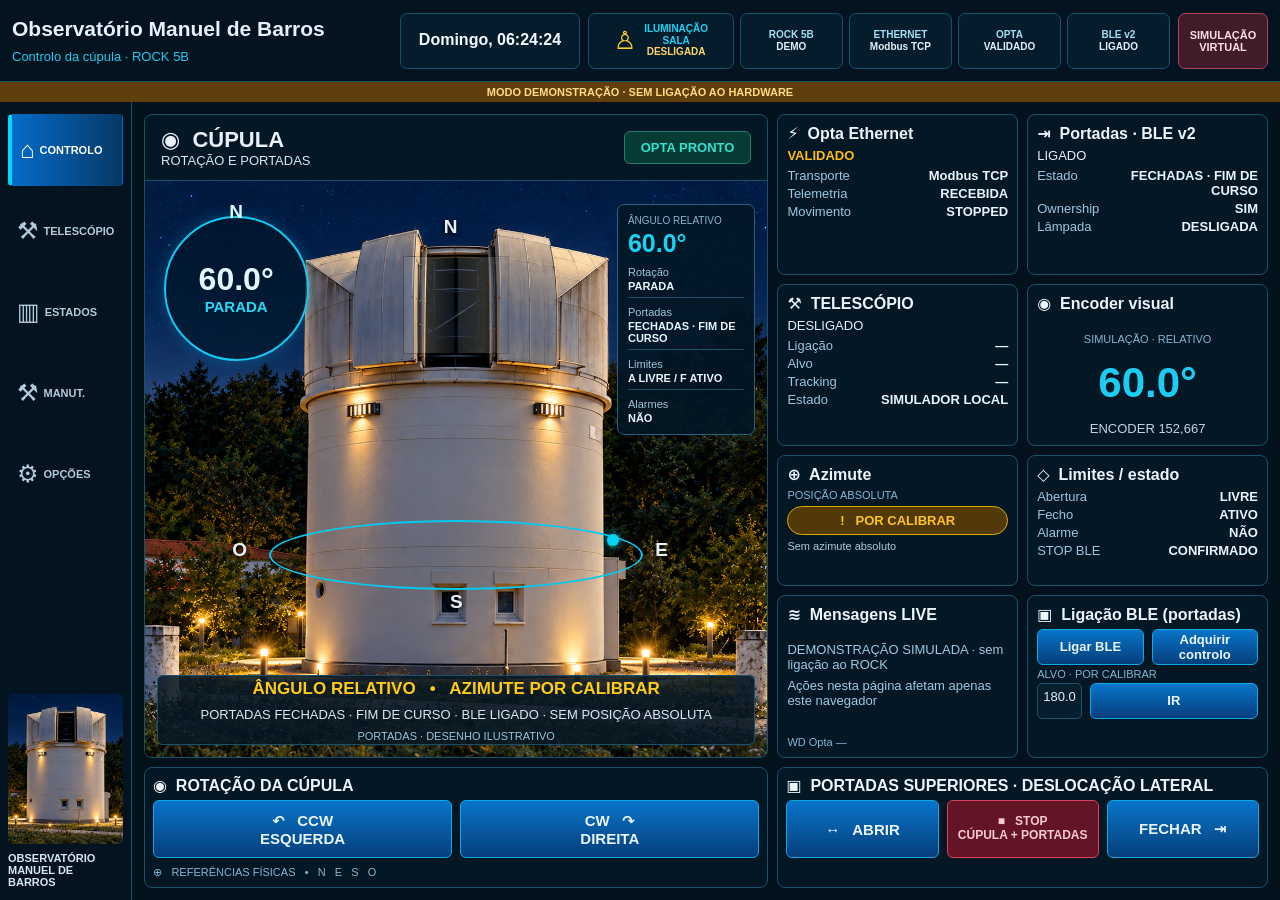
==== demo/index.html @ 77cead4b "Publica demonstração virtual da Torre" ====
<!doctype html>
<html lang="pt-PT">
<head>
  <meta charset="utf-8"><meta name="viewport" content="width=device-width,initial-scale=1">
  <meta name="theme-color" content="#03131f"><title>Torre · Demonstração virtual</title>
  <link rel="stylesheet" href="./static/app.css">
  <script src="./static/app.js" defer></script>
  <script src="./static/demo_runtime.js" defer></script>
</head>
<body>
  <header class="topbar">
    <div class="brand"><strong>Observatório Manuel de Barros</strong><small>Controlo da cúpula · ROCK 5B</small></div>
    <div class="clock badge" id="clock">—</div>
    <div class="top-status">
      <div class="badge room" id="room-badge" role="button" tabindex="0" aria-label="Alternar iluminação simulada"><span class="symbol">♙</span><span>ILUMINAÇÃO<br>SALA <em id="lamp-top">SEM DADOS</em></span></div>
      <div class="badge">ROCK 5B<br><b id="rock-top">OFFLINE</b></div>
      <div class="badge">ETHERNET<br><b>Modbus TCP</b></div>
      <div class="badge">OPTA<br><b id="opta-top">OFFLINE</b></div>
      <div class="badge">BLE v2<br><b id="ble-top">OFFLINE</b></div>
    </div>
    <div class="view-only">SIMULAÇÃO<br>VIRTUAL</div>
  </header>
  <div id="source-banner" class="source-banner">SIMULADO · SEM LIGAÇÃO AO ROCK OU AO HARDWARE</div>
  <div class="shell">
    <nav class="sidebar" aria-label="Navegação">
      <button class="nav active" data-page="controlo"><span>⌂</span>CONTROLO</button>
      <button class="nav" data-page="telescopio"><span>⚒</span>TELESCÓPIO</button>
      <button class="nav" data-page="estados"><span>▥</span>ESTADOS</button>
      <button class="nav" data-page="manut"><span>⚒</span>MANUT.</button>
      <button class="nav" data-page="opcoes"><span>⚙</span>OPÇÕES</button>
      <div class="sidebar-art"><img src="./static/images/dome.png" alt="Observatório"><small>OBSERVATÓRIO<br>MANUEL DE BARROS</small></div>
    </nav>
    <main id="main">
      <section class="page active" id="page-controlo">
        <div class="control-grid">
          <section class="card dome-hero">
            <div class="hero-heading"><div><h1>◉ &nbsp;CÚPULA</h1><small>ROTAÇÃO E PORTADAS</small></div><div class="status-pill" id="dome-state">SEM DADOS</div></div>
            <div class="dome-scene">
              <img src="./static/images/dome.png" alt="Cúpula do observatório">
              <div class="dial"><span>N</span><strong id="dial-az">—</strong><b id="dial-direction">SEM DADOS</b></div>
              <div class="compass-n">N</div><div class="compass-w">O</div><div class="compass-e">E</div><div class="compass-s">S</div>
              <div class="az-ring" id="az-ring"><i></i></div>
              <div class="shutter-overlay" id="shutter-overlay"><i></i><i></i></div>
              <aside class="scene-telemetry" aria-label="Leitura visual da cúpula">
                <small>ÂNGULO RELATIVO</small><strong id="hero-relative">—</strong>
                <dl><dt>Rotação</dt><dd id="hero-rotation">SEM DADOS</dd><dt>Portadas</dt><dd id="hero-shutters">SEM DADOS</dd><dt>Limites</dt><dd id="hero-limits">—</dd><dt>Alarmes</dt><dd id="hero-alarm">—</dd></dl>
              </aside>
              <div class="scene-readout"><strong>ÂNGULO RELATIVO &nbsp; • &nbsp; AZIMUTE POR CALIBRAR</strong><span id="scene-caption">SEM POSIÇÃO ABSOLUTA · SEM DADOS</span><small>PORTADAS · DESENHO ILUSTRATIVO</small></div>
            </div>
          </section>
          <div class="control-side">
            <section class="card"><h2>⚡ &nbsp;Opta Ethernet</h2><div class="accent" id="opta-state">OFFLINE</div><dl><dt>Transporte</dt><dd>Modbus TCP</dd><dt>Telemetria</dt><dd id="opta-telemetry">SEM DADOS</dd><dt>Movimento</dt><dd id="opta-motion">—</dd></dl></section>
            <section class="card"><h2>⇥ &nbsp;Portadas · BLE v2</h2><div id="ble-state">OFFLINE</div><dl><dt>Estado</dt><dd id="shutter-state">SEM DADOS</dd><dt>Ownership</dt><dd id="ble-owner">—</dd><dt>Lâmpada</dt><dd id="lamp-state">SEM DADOS</dd></dl></section>
            <section class="card"><h2>⚒ &nbsp;TELESCÓPIO</h2><div id="telescope-state">DESLIGADO</div><dl><dt>Ligação</dt><dd id="telescope-protocol">—</dd><dt>Alvo</dt><dd>—</dd><dt>Tracking</dt><dd id="telescope-tracking">—</dd><dt>Estado</dt><dd id="telescope-backend">SEM BACKEND</dd></dl></section>
            <section class="card metric-card"><h2>◉ &nbsp;Encoder visual</h2><small id="encoder-type">SEM TELEMETRIA · RELATIVO</small><strong id="encoder-az">—</strong><span id="encoder-count">ENCODER —</span></section>
            <section class="card"><h2>⊕ &nbsp;Azimute</h2><small>POSIÇÃO ABSOLUTA</small><div class="warning">! &nbsp; POR CALIBRAR</div><p>Sem azimute absoluto</p></section>
            <section class="card"><h2>◇ &nbsp;Limites / estado</h2><dl><dt>Abertura</dt><dd id="limit-open">—</dd><dt>Fecho</dt><dd id="limit-closed">—</dd><dt>Alarme</dt><dd id="ble-alarm">—</dd><dt>STOP BLE</dt><dd id="ble-stop">SEM DADOS</dd></dl></section>
            <section class="card messages"><h2>≋ &nbsp;Mensagens LIVE</h2><ul id="live-messages"><li>À espera de estado publicado</li></ul><small id="opta-watchdog">WD Opta —</small></section>
            <section class="card"><h2>▣ &nbsp;Ligação BLE (portadas)</h2><div class="disabled-actions"><button data-demo-action>Ligar BLE</button><button data-demo-action>Adquirir controlo</button></div><small>ALVO · POR CALIBRAR</small><div class="disabled-actions"><span class="input-faux">180.0</span><button data-demo-action>IR</button></div></section>
          </div>
          <section class="card rotation-actions"><h2>◉ &nbsp;ROTAÇÃO DA CÚPULA</h2><div><button data-demo-action>↶ &nbsp; CCW<br>ESQUERDA</button><button data-demo-action>CW &nbsp; ↷<br>DIREITA</button></div><small>⊕ &nbsp; REFERÊNCIAS FÍSICAS &nbsp; • &nbsp; N &nbsp; E &nbsp; S &nbsp; O</small></section>
          <section class="card shutter-actions"><h2>▣ &nbsp;PORTADAS SUPERIORES · DESLOCAÇÃO LATERAL</h2><div><button data-demo-action>↔ &nbsp; ABRIR</button><button data-demo-action class="stop">■ &nbsp; STOP<br>CÚPULA + PORTADAS</button><button data-demo-action>FECHAR &nbsp; ⇥</button></div></section>
        </div>
      </section>
      <section class="page" id="page-telescopio"><div id="telescope-content"></div></section>
      <section class="page" id="page-estados"><div class="page-title"><h1>ESTADOS</h1><small>Demonstração virtual de telemetria</small></div><div class="simple-grid"><article class="card"><h2>Opta</h2><p id="states-opta">SEM DADOS</p></article><article class="card"><h2>BLE v2</h2><p id="states-ble">SEM DADOS</p></article><article class="card"><h2>Telescópio</h2><p id="states-telescope">SEM BACKEND</p></article><article class="card"><h2>Azimute</h2><p>Posição absoluta por calibrar</p></article></div></section>
      <section class="page" id="page-manut"><div class="page-title"><h1>MANUT.</h1><small>Demonstração virtual</small></div><article class="card simple-card"><h2>Manutenção</h2><p>Funções de manutenção indisponíveis na interface pública.</p></article></section>
      <section class="page" id="page-opcoes"><div class="page-title"><h1>OPÇÕES</h1><small>Demonstração virtual</small></div><article class="card simple-card"><h2>Configuração</h2><p>As opções do ROCK não estão disponíveis nesta interface.</p></article></section>
    </main>
  </div>
</body>
</html>
---- demo/static/app.css ----
:root{font-family:Arial,"DejaVu Sans",sans-serif;color:#e8f1fa;background:#03111c;font-size:13px}*{box-sizing:border-box}body{margin:0;min-width:320px}button,input{font:inherit}button{cursor:pointer}button:disabled{cursor:not-allowed;opacity:.72}h1,h2,h3,p{margin:0}h1{font-size:22px}h2{font-size:16px}h3{font-size:14px}small{color:#86b6d4;font-size:11px}p{line-height:1.5}.topbar{height:82px;display:flex;align-items:center;gap:8px;padding:8px 12px;background:#03131f;border-bottom:1px solid #14516b}.brand{min-width:290px;flex:1;display:flex;flex-direction:column;gap:8px}.brand strong{font-size:25px;white-space:nowrap}.brand small{font-size:13px;color:#22c9ec}.badge{height:56px;min-width:78px;padding:8px 10px;display:flex;align-items:center;justify-content:center;text-align:center;border:1px solid #15516c;border-radius:7px;background:#051c2c;color:#a6dff3;font-weight:700;font-size:11px;line-height:1.15}.badge b{color:#e4f0f7}.clock{min-width:190px;font-size:16px;color:#f5fbff}.top-status{display:flex;gap:6px}.room{min-width:138px;gap:8px;color:#21d3f3}.room .symbol{font-size:25px;color:#ffcc32}.room em{display:block;font-size:10px;color:#fbd568;font-style:normal}.room.on{background:#0b4438;border-color:#22c994}.view-only{height:56px;min-width:104px;display:grid;place-items:center;text-align:center;border:1px solid #a4465b;background:#421b2a;border-radius:7px;color:#ffdce3;font-weight:800;font-size:11px}.source-banner{display:none;text-align:center;background:#603e0d;color:#ffdc82;padding:4px 8px;font-weight:700;font-size:11px}.source-banner.visible{display:block}.shell{display:flex;min-height:calc(100vh - 82px)}.sidebar{width:132px;flex:0 0 132px;background:#03131f;border-right:1px solid #14516b;padding:12px 8px;display:flex;flex-direction:column;gap:9px}.nav{height:72px;border:1px solid transparent;border-radius:4px;background:transparent;color:#b6cbda;font-weight:800;font-size:11px;text-align:left;padding:8px;display:flex;align-items:center;gap:5px}.nav span{font-size:24px;font-weight:400}.nav:hover,.nav:focus-visible{background:#07304b;outline:1px solid #1589bd}.nav.active{background:linear-gradient(90deg,#056bc9,#063965);border-left:4px solid #04d8f5;color:white}.sidebar-art{margin-top:auto;display:flex;flex-direction:column;gap:8px}.sidebar-art img{width:100%;height:150px;object-fit:cover;object-position:center;border-radius:5px}.sidebar-art small{color:#d9e6f2;font-weight:700}main{flex:1;min-width:0;padding:12px;background:#03111c}.page{display:none}.page.active{display:block}.card{background:#041725;border:1px solid #18516c;border-radius:8px;padding:12px;min-width:0}.card h2{color:#ecf5fa;margin-bottom:8px}.card small{display:block}.card dl,.detail-list{display:grid;grid-template-columns:1fr auto;column-gap:10px;row-gap:8px;margin:12px 0 0}.card dt,.detail-list dt{color:#9dc6df}.card dd,.detail-list dd{margin:0;text-align:right;color:#eaf5fb;font-weight:700}.accent{color:#ffbb16;font-weight:800}.warning{background:#513909;border:1px solid #dcab00;border-radius:24px;color:#ffc423;text-align:center;padding:8px;margin:9px 0;font-weight:800}.card p{color:#afc9de}.control-grid{display:grid;grid-template-columns:minmax(0,56fr) minmax(0,44fr);grid-template-rows:minmax(0,1fr) auto;gap:9px;min-height:calc(100vh - 106px)}.dome-hero{padding:0;overflow:hidden;display:flex;flex-direction:column}.hero-heading{display:flex;align-items:center;justify-content:space-between;padding:12px 16px;border-bottom:1px solid #14516b}.hero-heading small{font-size:13px;color:#d9e7f0}.status-pill{border:1px solid #287a72;background:#063b36;border-radius:6px;padding:8px 16px;font-weight:800;color:#34e2d1}.dome-scene{position:relative;flex:1;min-height:430px;overflow:hidden}.dome-scene>img{width:100%;height:100%;object-fit:cover;object-position:center}.dial{position:absolute;left:3%;top:6%;width:145px;height:145px;border:2px solid #14c9f2;border-radius:50%;background:#001526a8;display:flex;flex-direction:column;align-items:center;justify-content:center;color:#dff7ff;box-shadow:0 0 15px #05a7da50}.dial span{position:absolute;top:-17px;font-size:19px;font-weight:800}.dial strong{font-size:32px}.dial b{color:#27d8f6;font-size:15px}.compass-n,.compass-w,.compass-e,.compass-s{position:absolute;font-size:19px;font-weight:800;text-shadow:0 2px 5px black}.compass-n{top:6%;left:48%}.compass-w{bottom:34%;left:14%}.compass-e{bottom:34%;right:16%}.compass-s{bottom:25%;left:49%}.az-ring{position:absolute;left:20%;right:20%;bottom:29%;height:70px;border:2px solid #07c9f0;border-radius:50%;transform:rotate(0deg);transition:transform .8s ease}.az-ring i{display:block;width:12px;height:12px;border-radius:50%;background:#02d5f4;position:absolute;top:18px;right:-5px;box-shadow:0 0 9px #04c8e9}.shutter-overlay{position:absolute;left:37%;top:13%;width:26%;height:17%;display:flex;justify-content:center;gap:2px;pointer-events:none;opacity:.2}.shutter-overlay i{width:32%;background:linear-gradient(90deg,#94a1af,#ece9dd,#42556b);border:1px solid #071523;transition:transform .5s ease}.shutter-overlay.open i:first-child{transform:translateX(-23px)}.shutter-overlay.open i:last-child{transform:translateX(23px)}.scene-readout{position:absolute;bottom:2%;left:2%;right:2%;background:#041725dc;border:1px solid #16506c;border-radius:6px;min-height:70px;display:flex;flex-direction:column;align-items:center;justify-content:center;gap:8px;text-align:center}.scene-readout strong{color:#ffcb18;font-size:17px}.scene-readout span{color:#dce9f4}.control-side{display:grid;grid-template-columns:1fr 1fr;grid-template-rows:repeat(4,minmax(0,1fr));gap:9px}.control-side .card{overflow:hidden}.metric-card{text-align:center;display:flex;flex-direction:column;justify-content:space-between}.metric-card h2{text-align:left}.metric-card strong{color:#1dccf2;font-size:42px}.metric-card span{color:#c1d5e6}.messages ul{list-style:none;margin:7px 0 0;padding:0;max-height:100px;overflow:auto;color:#9fc8e1}.messages li{margin:6px 0}.disabled-actions,.rotation-actions>div,.shutter-actions>div{display:flex;gap:8px;margin:9px 0}.disabled-actions button,.rotation-actions button,.shutter-actions button,.telescope button.action{background:linear-gradient(#0875c9,#063e7b);border:1px solid #0da9e4;color:#e8f5fc;border-radius:6px;padding:9px;min-width:0;font-weight:800}.disabled-actions button{flex:1}.input-faux{background:#061e2e;border:1px solid #1d526b;padding:8px;border-radius:5px}.rotation-actions button,.shutter-actions button{flex:1;min-height:62px;font-size:15px}.shutter-actions .stop,.telescope .stop{background:#651426;border-color:#da4260;color:#f5cbd3}.rotation-actions small{padding-top:3px}.page-title{display:flex;align-items:end;gap:10px;margin-bottom:10px}.page-title small{font-size:12px}.simple-grid{display:grid;grid-template-columns:repeat(2,minmax(0,1fr));gap:10px}.simple-card{max-width:550px}.telescope{min-height:calc(100vh - 106px)}.tel-heading{display:flex;align-items:center;gap:8px;margin-bottom:10px}.tel-heading button{width:132px;flex:none;background:#062b45;border:1px solid #14516b;border-radius:6px;color:#a6d8ee;font-weight:800;height:36px}.tel-heading h1{font-size:21px}.tel-heading small{display:block}.tel-base{display:grid;grid-template-columns:1fr 1.12fr;gap:10px;height:calc(100vh - 170px);min-height:530px}.tel-base .overview{grid-row:span 2;display:flex;flex-direction:column}.overview img{width:100%;flex:1;min-height:0;object-fit:cover;margin:8px 0;border-radius:5px}.overview .inset{padding:10px;border:1px solid #1d526b;border-radius:6px;background:#061e2e}.overview .inset strong{color:#ffda73}.tel-entries{display:grid;grid-template-columns:1fr 1fr;grid-template-rows:1fr 1fr;gap:10px}.tel-entry{display:flex;flex-direction:column;justify-content:space-between}.tel-entry h2{font-size:21px;margin-top:8px}.tel-entry small{font-size:12px}.tel-entry button{width:100%;height:48px}.tel-grid{display:grid;gap:8px;height:calc(100vh - 170px);min-height:530px}.tel-grid.connection{grid-template-columns:1.3fr .85fr 1.28fr;grid-template-rows:1.45fr 40px 1fr .68fr}.tel-grid.connection .actions{grid-column:1/4;display:grid;grid-template-columns:repeat(3,1fr);gap:8px}.tel-grid.connection .actions button{height:40px}.tel-grid.connection .lower-four{grid-column:1/4;display:grid;grid-template-columns:repeat(4,1fr);gap:8px}.tel-grid.connection .bottom-two{grid-column:1/4;display:grid;grid-template-columns:1fr 1.1fr;gap:8px}.telescope .card{padding:11px;overflow:hidden}.telescope h2{font-size:16px}.telescope .card dl{margin-top:8px;row-gap:6px}.tel-photo{width:100%;height:50%;object-fit:cover;border-radius:4px;margin-top:8px}.tel-status{border:1px solid #76692e;border-radius:5px;background:#182931;color:#ffce59;font-weight:800;padding:7px;margin:8px 0}.fake-selectors{display:flex;gap:6px;margin:7px 0}.fake-selectors span{flex:1;border:1px solid #18425b;background:#061e2e;border-radius:5px;text-align:center;color:#6f9abb;padding:8px}.readonly-field{padding:8px;border:1px solid #18516c;border-radius:5px;color:#8fb7d1;background:#061e2e}.tel-grid.objects{grid-template-columns:19% 47% 34%}.categories{display:flex;flex-direction:column;gap:6px}.categories button{background:#061e2e;border:1px solid #18516c;border-radius:5px;color:#b7d4e5;text-align:left;padding:10px;font-weight:700}.categories button.active{background:#0759a0;border-left:4px solid #04d8f5;color:#fff}.catalogue{display:flex;flex-direction:column;min-height:0}.search{width:100%;padding:9px;background:#061e2e;border:1px solid #1a5875;border-radius:5px;color:#e7f2fa;margin-bottom:7px}.catalogue-table{overflow:auto;flex:1;border:1px solid #17506a}.catalogue table{width:100%;border-collapse:collapse;font-size:11px}.catalogue th{position:sticky;top:0;background:#06304b;color:#8dc8e8;padding:7px;text-align:left}.catalogue td{padding:5px;border-top:1px solid #15445a}.catalogue tr:nth-child(even){background:#062235}.catalogue tr.selected{background:#0759a0}.catalogue tr{cursor:pointer}.catalogue td img{height:32px;width:36px;object-fit:cover;vertical-align:middle;margin-right:4px}.catalogue .blocked{color:#ffc744}.object-detail{display:flex;flex-direction:column;gap:8px}.object-detail>img{width:100%;height:28%;object-fit:cover;border-radius:5px}.inset{background:#061e2e;border:1px solid #1d526b;border-radius:6px;padding:8px}.object-detail .inset{font-size:12px}.object-detail .action{min-height:42px}.object-detail .muted-action{background:#071d2b;border-color:#234f65;color:#789caf}.tel-grid.calibration{grid-template-columns:42% 35% 23%;grid-template-rows:1.45fr .85fr}.steps{display:flex;flex-direction:column;gap:7px}.step{border:1px solid #1a4c64;border-radius:6px;padding:8px;background:#061e2e;display:flex;align-items:center;gap:9px}.step:first-of-type{border-color:#0caee7;border-left:4px solid #13d5f4;background:#07304b}.step b{display:grid;place-items:center;width:31px;height:31px;background:#0759a0;border-radius:50%;flex:none}.step strong{display:block;font-size:14px}.step small{display:block}.step em{margin-left:auto;color:#ffcf47;font-style:normal;font-size:10px}.progress{height:16px;border:1px solid #24617b;border-radius:5px;background:#07263a;margin:8px 0}.sky-map{height:55%;position:relative;background:radial-gradient(circle at 50% 50%,#0c3e67,#061e35 60%,#041522);overflow:hidden;border-radius:5px}.sky-map:before{content:"";position:absolute;left:20%;right:20%;top:15%;bottom:15%;border:1px solid #22779e;border-radius:50%;box-shadow:0 0 0 24px #0a477126,0 0 0 48px #0a477118}.sky-map:after{content:"✦   ·     ·      ✦       ·    ✦      ·   ✦    ·       ✦      ·     ✦   ·     ✦";position:absolute;inset:10%;color:#d8eefe;line-height:2.8;letter-spacing:18px;opacity:.8}.sky-map .cross{position:absolute;top:46%;left:47%;color:#1ad4f5;font-size:28px;z-index:1}.right-stack{display:grid;grid-template-rows:repeat(4,1fr);gap:8px;min-height:0}.right-stack .card{padding:8px}.right-stack .card h2{margin-bottom:4px}.right-stack button{width:100%;padding:5px!important}.tel-grid.calibration .notes{grid-column:1}.tel-grid.calibration .main-actions{grid-column:2}.tel-grid.calibration .references{grid-column:3}.main-actions button{width:100%;margin-top:7px}.tel-grid.session{grid-template-columns:39% 34% 27%;grid-template-rows:1.5fr .65fr}.target-list{display:flex;flex-direction:column;gap:6px}.target-row{border:1px solid #18516c;background:#061e2e;border-radius:5px;padding:6px;display:flex;align-items:center;gap:8px;cursor:pointer}.target-row.selected{border-color:#0caee7;background:#07304b}.target-row img{width:42px;height:36px;object-fit:cover}.target-row strong{display:block}.target-row small{display:block}.target-row em{margin-left:auto;color:#19d3f5;font-style:normal}.target-focus img{width:100%;height:52%;object-fit:cover;margin:8px 0}.target-focus h2{font-size:21px}.target-focus p{font-size:12px}.session-right{display:grid;grid-template-rows:1fr .9fr;gap:8px;min-height:0}.session-right .sky-map{height:68%}.session-notes{grid-column:1}.session-actions{grid-column:2/4}.session-actions .action-row{display:grid;grid-template-columns:repeat(3,1fr);gap:6px}.session-actions .action-row.five{grid-template-columns:repeat(5,1fr)}.session-actions button{width:100%;padding:8px 4px!important}.session-actions .stop{margin-top:7px}.note-box{margin-top:8px;border:1px solid #1d526b;border-radius:6px;background:#061e2e;color:#9ac3de;padding:10px;min-height:62px}.yellow{color:#ffcc3d!important}.cyan{color:#21c9f2!important}
@media(max-width:1100px){.brand{min-width:220px}.brand strong{font-size:19px}.topbar{flex-wrap:wrap;height:auto}.clock{min-width:150px}.top-status{order:3;width:100%;justify-content:flex-end}.view-only{order:2}.shell{min-height:calc(100vh - 132px)}.control-grid,.tel-base,.tel-grid{height:auto;min-height:0}.control-grid{grid-template-columns:1fr}.dome-scene{height:480px}.control-side{min-height:500px}.rotation-actions,.shutter-actions{grid-column:1}.tel-grid.connection{grid-template-columns:repeat(2,1fr);grid-template-rows:auto}.tel-grid.connection .actions,.tel-grid.connection .lower-four,.tel-grid.connection .bottom-two{grid-column:1/3}.tel-grid.objects{grid-template-columns:25% 75%}.object-detail{grid-column:1/3;display:grid;grid-template-columns:1fr 1fr}.object-detail>img{height:180px}.tel-grid.calibration,.tel-grid.session{grid-template-columns:1fr 1fr;grid-template-rows:auto}.right-stack,.session-right{grid-column:1/3;grid-template-columns:repeat(2,1fr);grid-template-rows:auto}.tel-grid.calibration .notes,.tel-grid.calibration .main-actions,.tel-grid.calibration .references,.session-notes,.session-actions{grid-column:auto}}
@media(max-width:700px){.topbar{gap:6px}.brand{width:100%;flex:none}.brand strong{font-size:18px}.clock{flex:1}.top-status{order:4;overflow:auto;justify-content:flex-start}.top-status .badge{flex:none}.view-only{order:3;height:42px;min-width:80px}.shell{display:block}.sidebar{width:100%;height:65px;padding:5px;flex-direction:row;position:sticky;top:0;z-index:20;overflow:auto}.nav{flex:1;min-width:68px;height:54px;display:flex;flex-direction:column;justify-content:center;text-align:center;font-size:9px;padding:2px;gap:0}.nav span{font-size:19px}.sidebar-art{display:none}main{padding:8px}.control-side{grid-template-columns:1fr;grid-template-rows:auto;min-height:0}.dome-scene{height:390px;min-height:390px}.dial{width:90px;height:90px}.dial strong{font-size:22px}.dial b{font-size:11px}.scene-readout strong{font-size:12px}.tel-base,.tel-entries,.tel-grid.objects,.tel-grid.calibration,.tel-grid.session,.tel-grid.connection,.simple-grid{display:flex;flex-direction:column;height:auto}.tel-base .overview{min-height:320px}.overview img{max-height:280px}.tel-entry{min-height:145px}.tel-grid.connection .actions,.tel-grid.connection .lower-four,.tel-grid.connection .bottom-two,.right-stack,.session-right,.object-detail{display:flex;flex-direction:column}.tel-grid.connection .lower-four>.card,.tel-grid.connection .bottom-two>.card{min-height:145px}.tel-grid.objects .categories{display:grid;grid-template-columns:repeat(2,1fr)}.catalogue-table{max-height:430px}.object-detail>img,.target-focus img{height:220px}.tel-grid.calibration>.card,.tel-grid.session>.card{min-height:280px}.session-actions .action-row{grid-template-columns:1fr 1fr}.session-actions .action-row.five{grid-template-columns:repeat(2,1fr)}.shutter-actions button,.rotation-actions button{font-size:11px}.card h2{font-size:14px}}
/* Exact LCD viewport: images paint inside a measured card instead of sizing it. */
@media(min-width:1101px){
  .brand{flex:none;width:380px;min-width:380px}.brand strong{font-size:21px}
  .clock{flex:none;width:180px;min-width:180px}
  .top-status{flex:1;min-width:0}.top-status .badge{min-width:0;flex:1;padding:6px 3px;font-size:10px}
  .top-status .room{flex:1.45}.view-only{min-width:90px;width:90px}
  .control-grid{height:calc(100vh - 126px);min-height:620px}
  .control-side .card{padding:9px}.control-side .card h2{margin-bottom:5px}
  .control-side .card dl{row-gap:3px;margin-top:5px}
  .rotation-actions,.shutter-actions{padding:8px}
  .rotation-actions h2,.shutter-actions h2{margin-bottom:3px}
  .rotation-actions>div,.shutter-actions>div{margin:5px 0}
  .rotation-actions button,.shutter-actions button{min-height:58px;height:58px}
}
.badge{flex-direction:column}.badge.room{flex-direction:row}
.dome-scene{min-height:0}.dome-scene>img{position:absolute;inset:0;width:100%;height:100%}
@media(min-width:1101px){
  .control-side{grid-template-rows:minmax(0,1.23fr) minmax(0,1.23fr) minmax(0,1fr) minmax(0,1.24fr)}
  .control-side .disabled-actions{margin:5px 0}.control-side .disabled-actions button{padding:5px}
  .control-side .disabled-actions{margin:3px 0}
  .control-side .disabled-actions button{height:36px;padding:3px;line-height:1.1}
  .control-side .input-faux{padding:5px}
  .control-side .warning{padding:6px;margin:5px 0}
  .control-side .card p{font-size:11px;line-height:1.15}
  .shutter-actions .stop{font-size:12px;line-height:1.15}
  .tel-base,.tel-grid{height:calc(100vh - 190px)}
  .tel-base{grid-template-rows:1fr}.tel-base .overview{grid-row:auto}
  .tel-entries{height:100%}
}
.source-banner.visible+.shell{min-height:calc(100vh - 102px)}
@media(min-width:1101px){
  .right-stack .card{padding:6px}
  .right-stack .card h2{font-size:14px;margin-bottom:2px}
  .right-stack .card dl{row-gap:2px;margin-top:2px}
  .right-stack button{height:24px;padding:2px!important;margin-top:3px;font-size:10px}
  .session-actions .action-row{gap:4px}
  .session-actions .action-row button{height:32px;padding:4px!important;font-size:10px;line-height:1.1}
  .session-actions .action-row.five{margin-top:5px}
  .session-actions .stop{height:33px;padding:5px!important;margin-top:5px}
}
@media(max-width:700px){
  .dome-scene{min-height:390px;height:390px;flex:none}
  .top-status{flex-wrap:wrap;overflow:visible}
  .top-status .badge{flex:1 1 29%;min-width:95px}
  .top-status .room{flex:1 1 38%}
}
.az-ring{transform:none;transition:none}
.az-ring i{left:50%;top:4%;right:auto;transform:translate(-50%,-50%)}
.az-ring i[hidden]{display:none}
@media (min-width:701px) and (max-width:1100px){
  .dome-scene{flex:none;height:480px;min-height:480px}
}
.scene-telemetry{position:absolute;right:2%;top:4%;width:138px;padding:10px;background:#031725e8;border:1px solid #24617b;border-radius:7px;color:#eaf6fd}
.scene-telemetry small{font-size:10px;white-space:nowrap}
.scene-telemetry>strong{display:block;color:#19d3f5;font-size:25px;margin:3px 0 8px}
.scene-telemetry dl{display:block;margin:0}
.scene-telemetry dt{color:#9fc7db;margin-top:8px;font-size:11px}
.scene-telemetry dd{margin:2px 0 0;padding-bottom:5px;border-bottom:1px solid #1b5067;text-align:left;font-size:11px;overflow-wrap:anywhere}
.scene-telemetry dd:last-child{border:0;padding-bottom:0}
.messages{display:flex;flex-direction:column}
.messages ul{flex:1;min-height:0}
.messages>small{margin-top:auto}
@media(max-width:700px){.scene-telemetry{display:none}}
.scene-readout small{color:#9dc2d8}
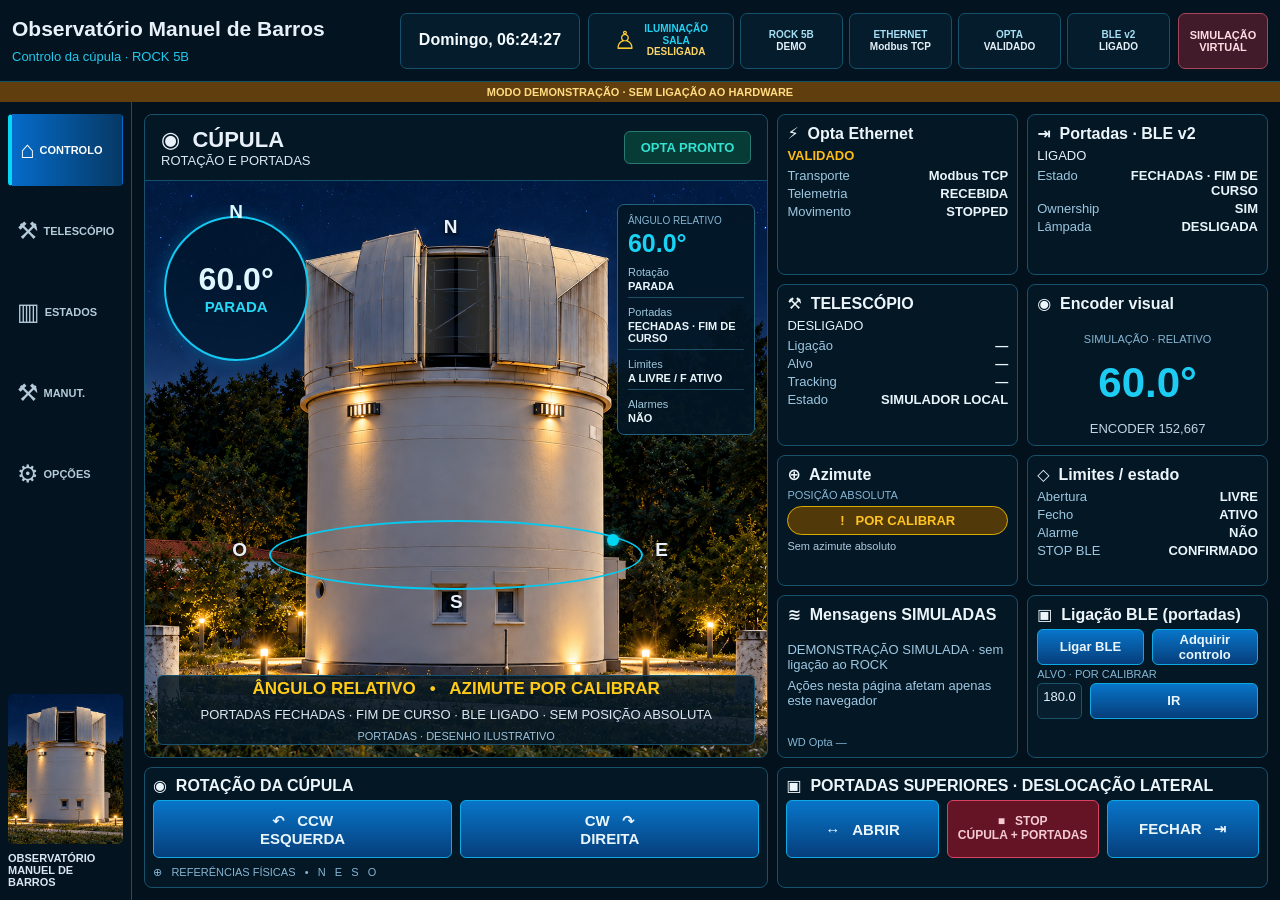
==== commit 5fe8ac23: "Clarifica estados simulados e protege localização" ====
--- a/demo/index.html
+++ b/demo/index.html
@@ -55,7 +55,7 @@
             <section class="card metric-card"><h2>◉ &nbsp;Encoder visual</h2><small id="encoder-type">SEM TELEMETRIA · RELATIVO</small><strong id="encoder-az">—</strong><span id="encoder-count">ENCODER —</span></section>
             <section class="card"><h2>⊕ &nbsp;Azimute</h2><small>POSIÇÃO ABSOLUTA</small><div class="warning">! &nbsp; POR CALIBRAR</div><p>Sem azimute absoluto</p></section>
             <section class="card"><h2>◇ &nbsp;Limites / estado</h2><dl><dt>Abertura</dt><dd id="limit-open">—</dd><dt>Fecho</dt><dd id="limit-closed">—</dd><dt>Alarme</dt><dd id="ble-alarm">—</dd><dt>STOP BLE</dt><dd id="ble-stop">SEM DADOS</dd></dl></section>
-            <section class="card messages"><h2>≋ &nbsp;Mensagens LIVE</h2><ul id="live-messages"><li>À espera de estado publicado</li></ul><small id="opta-watchdog">WD Opta —</small></section>
+            <section class="card messages"><h2>≋ &nbsp;Mensagens SIMULADAS</h2><ul id="live-messages"><li>À espera de estado publicado</li></ul><small id="opta-watchdog">WD Opta —</small></section>
             <section class="card"><h2>▣ &nbsp;Ligação BLE (portadas)</h2><div class="disabled-actions"><button data-demo-action>Ligar BLE</button><button data-demo-action>Adquirir controlo</button></div><small>ALVO · POR CALIBRAR</small><div class="disabled-actions"><span class="input-faux">180.0</span><button data-demo-action>IR</button></div></section>
           </div>
           <section class="card rotation-actions"><h2>◉ &nbsp;ROTAÇÃO DA CÚPULA</h2><div><button data-demo-action>↶ &nbsp; CCW<br>ESQUERDA</button><button data-demo-action>CW &nbsp; ↷<br>DIREITA</button></div><small>⊕ &nbsp; REFERÊNCIAS FÍSICAS &nbsp; • &nbsp; N &nbsp; E &nbsp; S &nbsp; O</small></section>
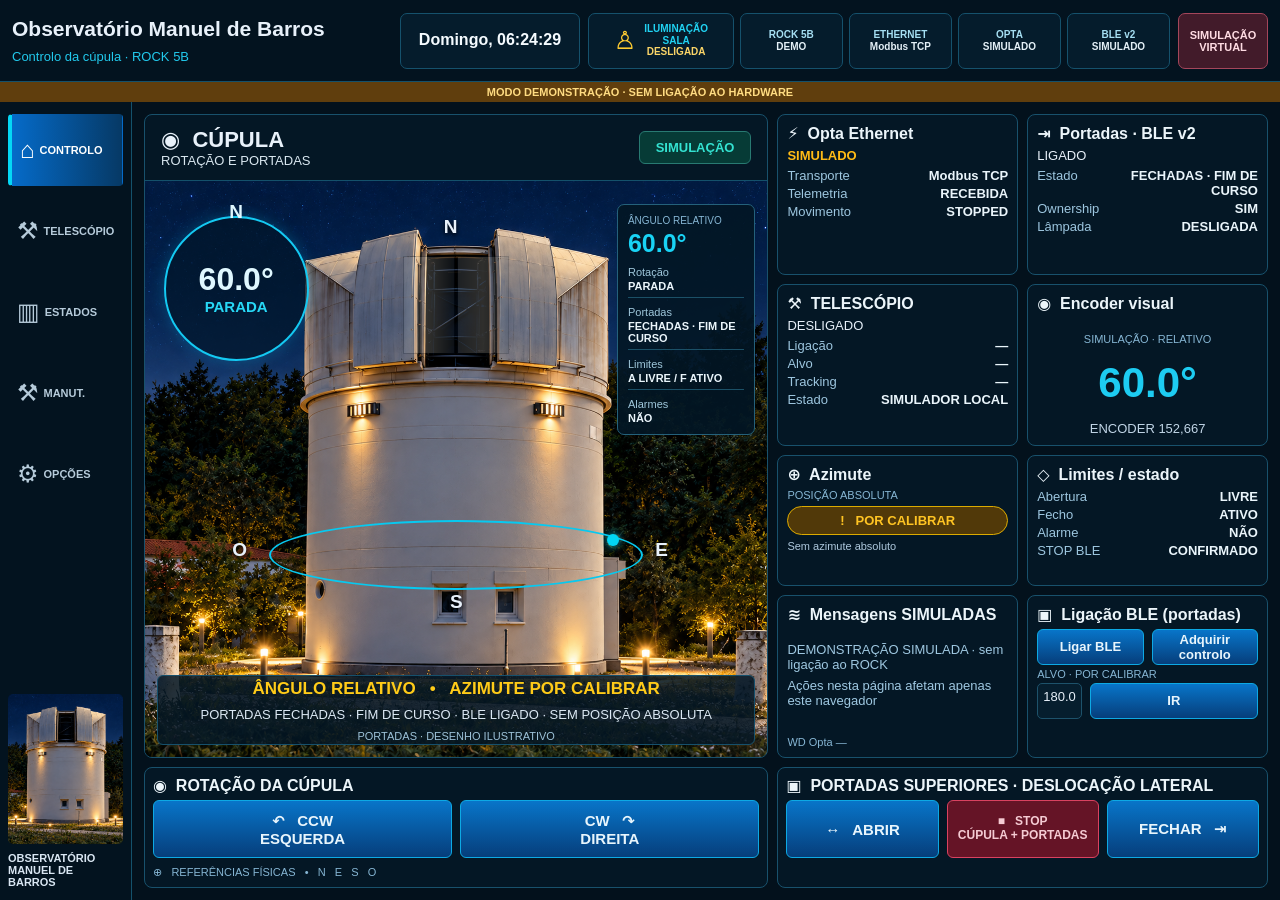
==== commit 64d8a162: "Atualiza recursos da demonstração sem cache antiga" ====
--- a/demo/index.html
+++ b/demo/index.html
@@ -3,9 +3,9 @@
 <head>
   <meta charset="utf-8"><meta name="viewport" content="width=device-width,initial-scale=1">
   <meta name="theme-color" content="#03131f"><title>Torre · Demonstração virtual</title>
-  <link rel="stylesheet" href="./static/app.css">
-  <script src="./static/app.js" defer></script>
-  <script src="./static/demo_runtime.js" defer></script>
+  <link rel="stylesheet" href="./static/app.css?v=75076612f8">
+  <script src="./static/app.js?v=4ba8122800" defer></script>
+  <script src="./static/demo_runtime.js?v=8e14810d74" defer></script>
 </head>
 <body>
   <header class="topbar">
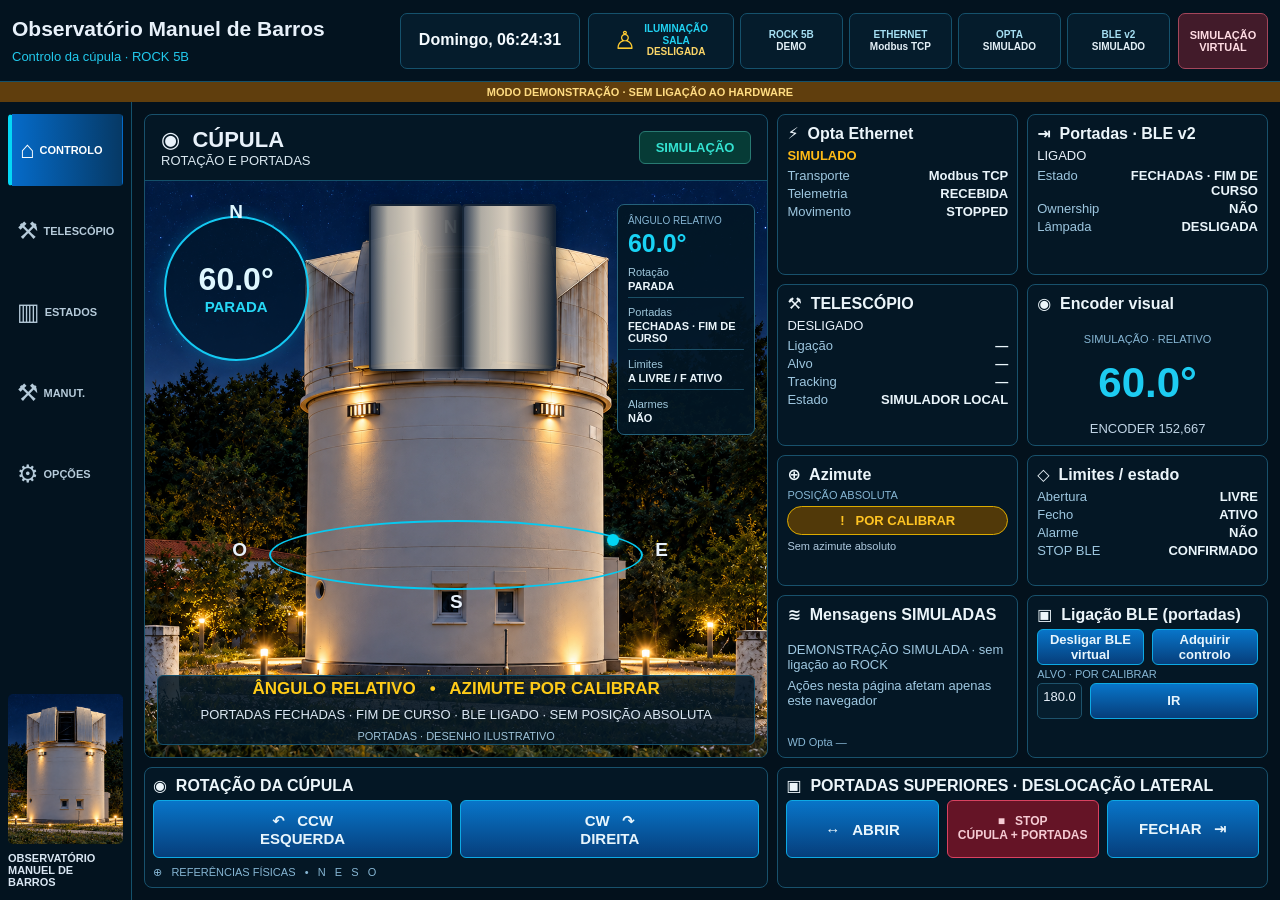
==== commit ecd3d617: "Anima portadas e completa controlos virtuais" ====
--- a/demo/index.html
+++ b/demo/index.html
@@ -3,9 +3,9 @@
 <head>
   <meta charset="utf-8"><meta name="viewport" content="width=device-width,initial-scale=1">
   <meta name="theme-color" content="#03131f"><title>Torre · Demonstração virtual</title>
-  <link rel="stylesheet" href="./static/app.css?v=75076612f8">
+  <link rel="stylesheet" href="./static/app.css?v=430282e7de">
   <script src="./static/app.js?v=4ba8122800" defer></script>
-  <script src="./static/demo_runtime.js?v=8e14810d74" defer></script>
+  <script src="./static/demo_runtime.js?v=a9d8e79929" defer></script>
 </head>
 <body>
   <header class="topbar">
--- a/demo/static/app.css
+++ b/demo/static/app.css
@@ -65,3 +65,11 @@
 .messages>small{margin-top:auto}
 @media(max-width:700px){.scene-telemetry{display:none}}
 .scene-readout small{color:#9dc2d8}
+
+/* The public simulation animates shutter position only inside this browser. */
+.shutter-overlay.demo-visual{left:36%;top:4%;width:30%;height:29%;gap:0;opacity:.95;z-index:2}
+.shutter-overlay.demo-visual i{width:50%;height:100%;border:2px solid #182637;border-radius:4px;background:linear-gradient(90deg,#364458 0%,#b9b4a9 19%,#e4d8c5 48%,#827f7d 78%,#1a2735 100%);box-shadow:0 4px 15px #0009;transition:none}
+.shutter-overlay.demo-visual i:first-child,.shutter-overlay.demo-visual.open i:first-child{transform:translateX(calc(var(--shutter-progress,0) * -78%))}
+.shutter-overlay.demo-visual i:last-child,.shutter-overlay.demo-visual.open i:last-child{transform:translateX(calc(var(--shutter-progress,0) * 78%))}
+[data-demo-action]:hover,.telescope [data-demo-command]:hover{filter:brightness(1.16)}
+[data-demo-action]:active,.telescope [data-demo-command]:active{filter:brightness(.85)}
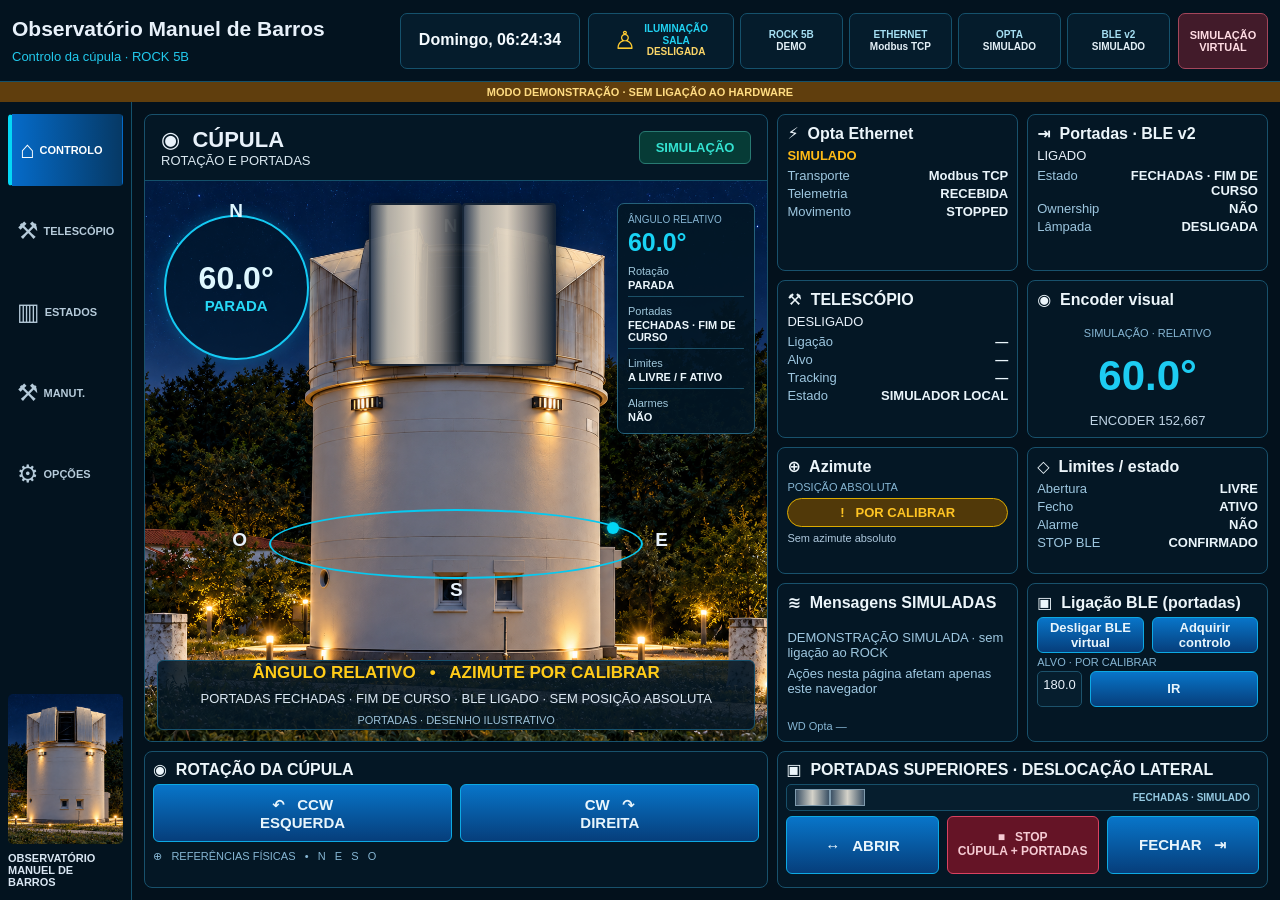
==== commit fc3b7104: "Completa ações simuladas e indicador das portadas" ====
--- a/demo/index.html
+++ b/demo/index.html
@@ -3,9 +3,9 @@
 <head>
   <meta charset="utf-8"><meta name="viewport" content="width=device-width,initial-scale=1">
   <meta name="theme-color" content="#03131f"><title>Torre · Demonstração virtual</title>
-  <link rel="stylesheet" href="./static/app.css?v=430282e7de">
-  <script src="./static/app.js?v=4ba8122800" defer></script>
-  <script src="./static/demo_runtime.js?v=a9d8e79929" defer></script>
+  <link rel="stylesheet" href="./static/app.css?v=44834bbd3a">
+  <script src="./static/app.js?v=b9c38e8410" defer></script>
+  <script src="./static/demo_runtime.js?v=e181eef903" defer></script>
 </head>
 <body>
   <header class="topbar">
@@ -64,8 +64,8 @@
       </section>
       <section class="page" id="page-telescopio"><div id="telescope-content"></div></section>
       <section class="page" id="page-estados"><div class="page-title"><h1>ESTADOS</h1><small>Demonstração virtual de telemetria</small></div><div class="simple-grid"><article class="card"><h2>Opta</h2><p id="states-opta">SEM DADOS</p></article><article class="card"><h2>BLE v2</h2><p id="states-ble">SEM DADOS</p></article><article class="card"><h2>Telescópio</h2><p id="states-telescope">SEM BACKEND</p></article><article class="card"><h2>Azimute</h2><p>Posição absoluta por calibrar</p></article></div></section>
-      <section class="page" id="page-manut"><div class="page-title"><h1>MANUT.</h1><small>Demonstração virtual</small></div><article class="card simple-card"><h2>Manutenção</h2><p>Funções de manutenção indisponíveis na interface pública.</p></article></section>
-      <section class="page" id="page-opcoes"><div class="page-title"><h1>OPÇÕES</h1><small>Demonstração virtual</small></div><article class="card simple-card"><h2>Configuração</h2><p>As opções do ROCK não estão disponíveis nesta interface.</p></article></section>
+      <section class="page" id="page-manut"><div class="page-title"><h1>MANUT.</h1><small>Demonstração virtual</small></div><article class="card simple-card"><h2>Manutenção</h2><p>Ferramentas desta demonstração atuam apenas no navegador.</p><div class="disabled-actions"><button data-demo-action>TESTAR ESTADOS VIRTUAIS</button><button data-demo-action>REPOR SIMULAÇÃO</button></div></article></section>
+      <section class="page" id="page-opcoes"><div class="page-title"><h1>OPÇÕES</h1><small>Demonstração virtual</small></div><article class="card simple-card"><h2>Configuração</h2><p>Ajustes exclusivos da demonstração virtual.</p><div class="disabled-actions"><button data-demo-action>VELOCIDADE NORMAL</button><button data-demo-action>VELOCIDADE RÁPIDA</button></div></article></section>
     </main>
   </div>
 </body>
--- a/demo/static/app.css
+++ b/demo/static/app.css
@@ -73,3 +73,12 @@
 .shutter-overlay.demo-visual i:last-child,.shutter-overlay.demo-visual.open i:last-child{transform:translateX(calc(var(--shutter-progress,0) * 78%))}
 [data-demo-action]:hover,.telescope [data-demo-command]:hover{filter:brightness(1.16)}
 [data-demo-action]:active,.telescope [data-demo-command]:active{filter:brightness(.85)}
+
+.shutter-overlay.demo-visual i:first-child,.shutter-overlay.demo-visual.open i:first-child{transform:translateX(calc(var(--shutter-progress,0) * -32%))}
+.shutter-overlay.demo-visual i:last-child,.shutter-overlay.demo-visual.open i:last-child{transform:translateX(calc(var(--shutter-progress,0) * 32%))}
+.demo-shutter-track{height:27px;display:flex;align-items:center;gap:10px;padding:3px 8px;margin-top:3px;border:1px solid #17506a;border-radius:5px;background:#061e2e;color:#95c9e1;font-size:10px;font-weight:700}
+.demo-shutter-track .doors{width:70px;height:17px;display:flex;justify-content:center;flex:none}
+.demo-shutter-track i{height:100%;width:35px;background:linear-gradient(90deg,#3b5165,#d4d2c9,#3b5165);border:1px solid #7f9bae;transition:none}
+.demo-shutter-track i:first-child{transform:translateX(calc(var(--shutter-progress,0) * -32%))}
+.demo-shutter-track i:last-child{transform:translateX(calc(var(--shutter-progress,0) * 32%))}
+.demo-shutter-track span{margin-left:auto;text-align:right}
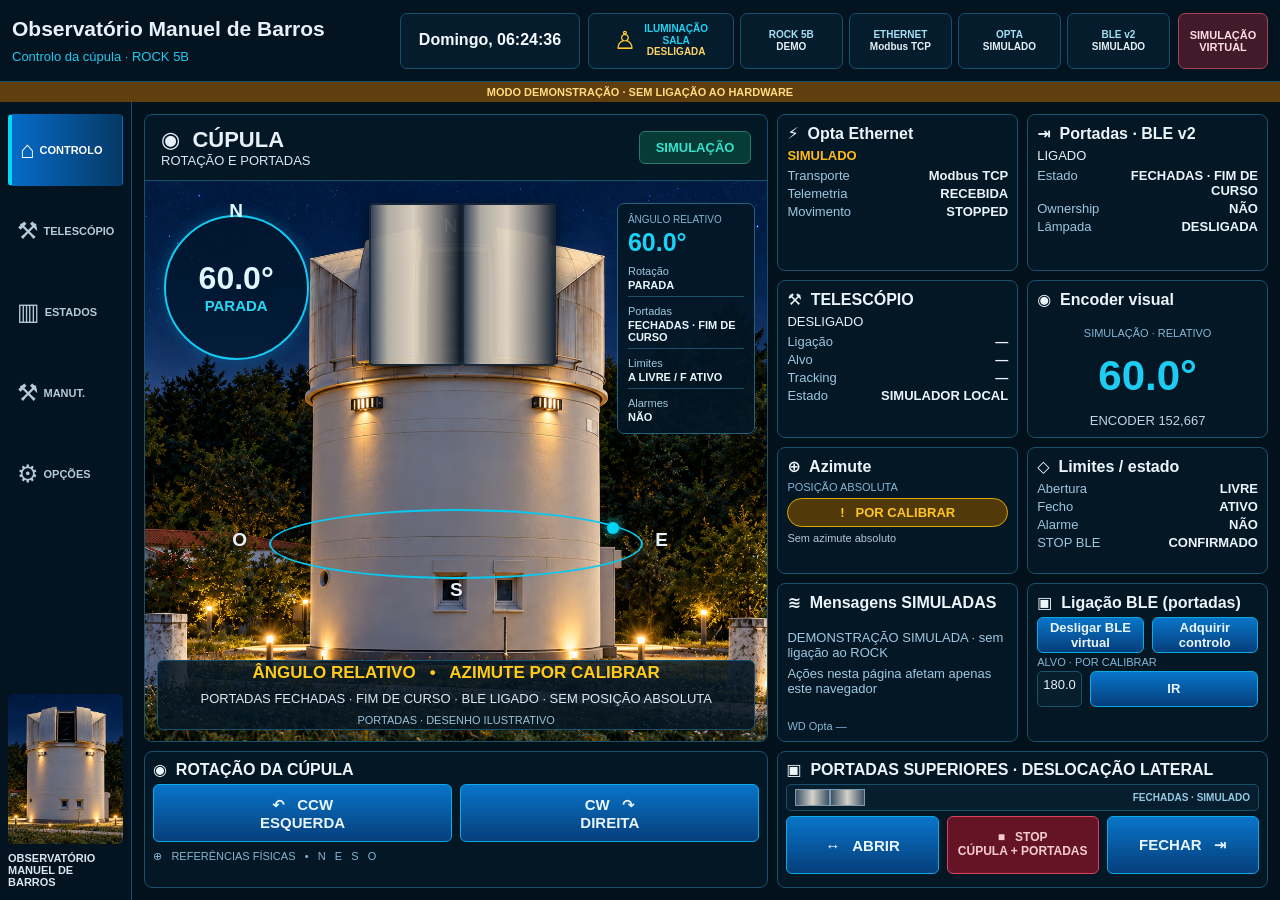
==== commit be1e55dc: "Mostra feedback imediato nas ações virtuais" ====
--- a/demo/index.html
+++ b/demo/index.html
@@ -3,9 +3,9 @@
 <head>
   <meta charset="utf-8"><meta name="viewport" content="width=device-width,initial-scale=1">
   <meta name="theme-color" content="#03131f"><title>Torre · Demonstração virtual</title>
-  <link rel="stylesheet" href="./static/app.css?v=44834bbd3a">
-  <script src="./static/app.js?v=b9c38e8410" defer></script>
-  <script src="./static/demo_runtime.js?v=e181eef903" defer></script>
+  <link rel="stylesheet" href="./static/app.css?v=a6f425c10e">
+  <script src="./static/app.js?v=c6f0e7061d" defer></script>
+  <script src="./static/demo_runtime.js?v=52483c88a6" defer></script>
 </head>
 <body>
   <header class="topbar">
--- a/demo/static/app.css
+++ b/demo/static/app.css
@@ -82,3 +82,6 @@
 .demo-shutter-track i:first-child{transform:translateX(calc(var(--shutter-progress,0) * -32%))}
 .demo-shutter-track i:last-child{transform:translateX(calc(var(--shutter-progress,0) * 32%))}
 .demo-shutter-track span{margin-left:auto;text-align:right}
+.simple-card [aria-pressed="true"]{outline:2px solid #25d5f2;background:linear-gradient(#0789c5,#075087)}
+#demo-toast{position:fixed;right:14px;top:155px;max-width:min(340px,calc(100vw - 28px));padding:11px 14px;border:1px solid #13b5dc;border-radius:7px;background:#06314beF;color:#effbff;box-shadow:0 5px 18px #000b;font-size:12px;font-weight:700;z-index:50}
+#demo-toast[hidden]{display:none}
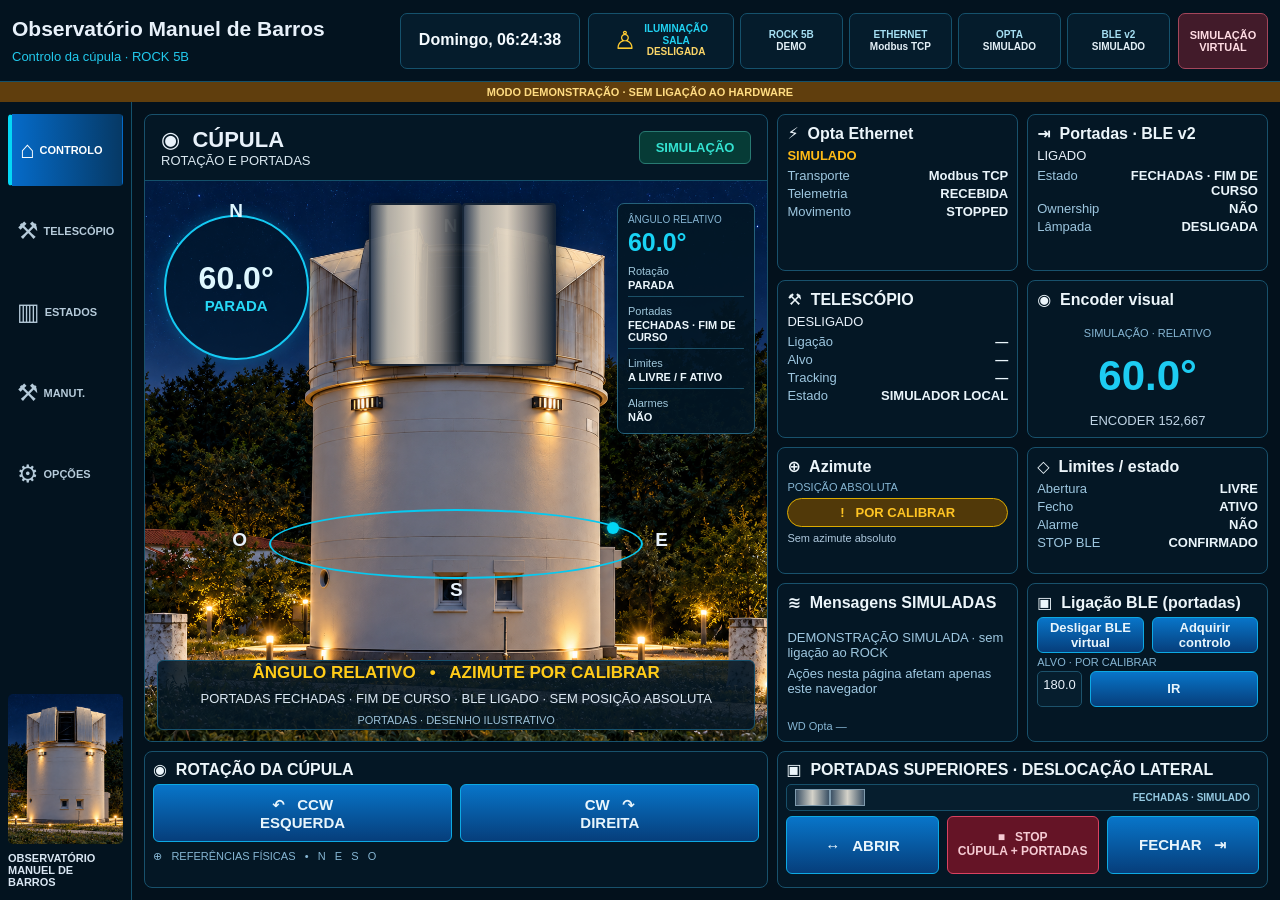
==== commit 17c245de: "Corrige estados da sessão virtual na demonstração" ====
--- a/demo/index.html
+++ b/demo/index.html
@@ -5,7 +5,7 @@
   <meta name="theme-color" content="#03131f"><title>Torre · Demonstração virtual</title>
   <link rel="stylesheet" href="./static/app.css?v=a6f425c10e">
   <script src="./static/app.js?v=c6f0e7061d" defer></script>
-  <script src="./static/demo_runtime.js?v=52483c88a6" defer></script>
+  <script src="./static/demo_runtime.js?v=901a1cc4ec" defer></script>
 </head>
 <body>
   <header class="topbar">
